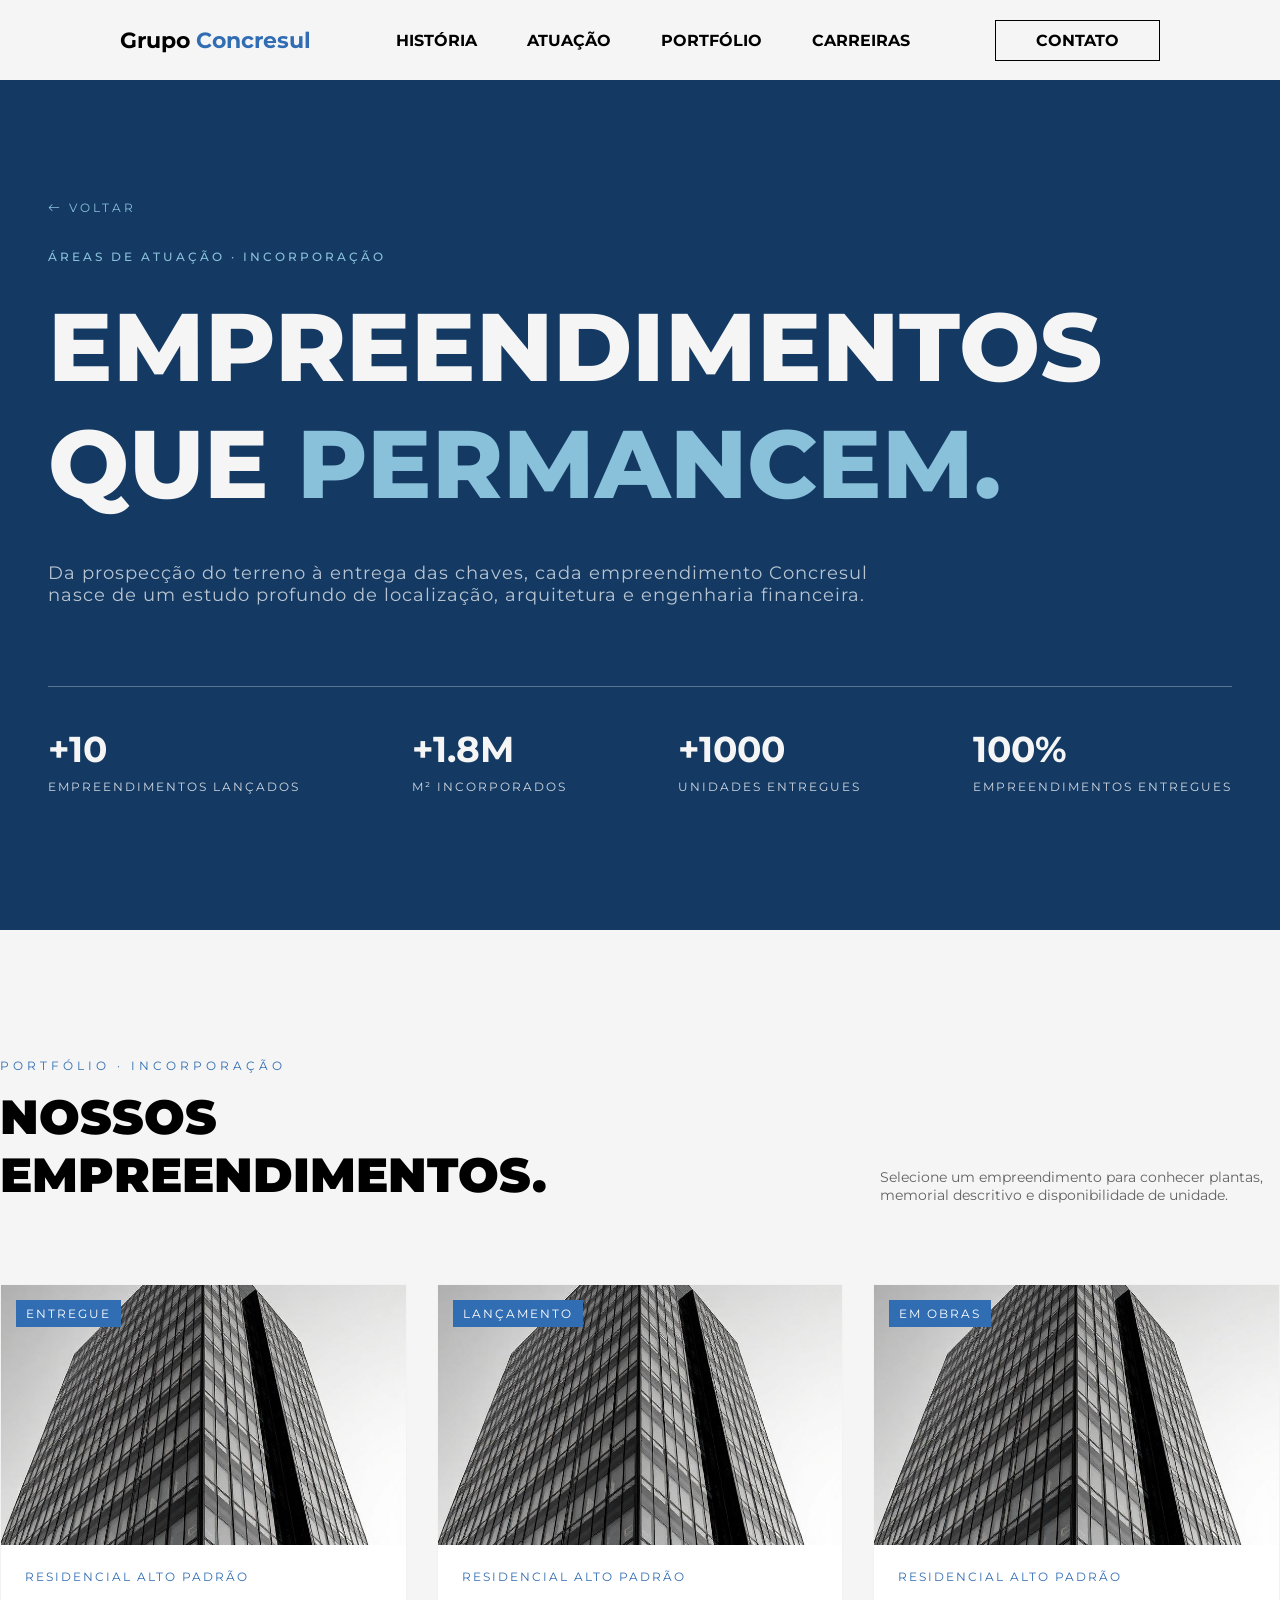
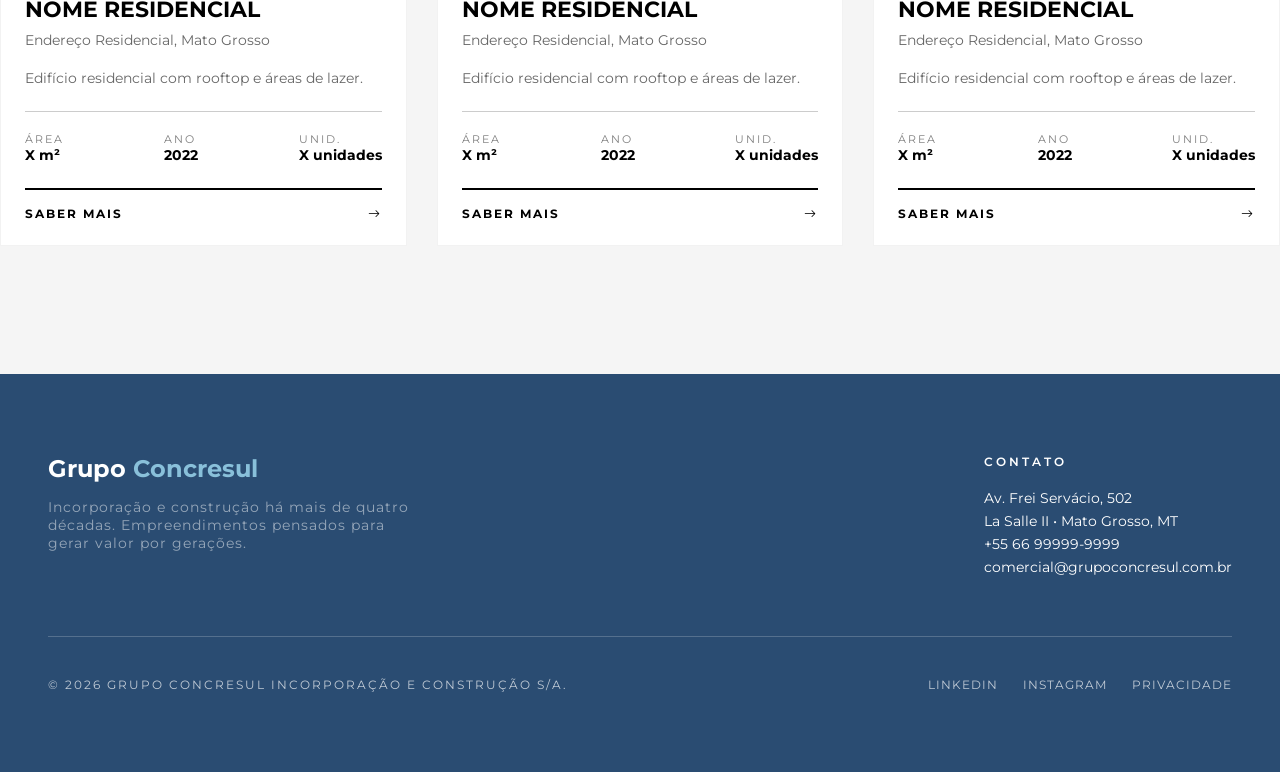
==== sub-pages/incorporacao.html @ f237fa2b "Décimo quinto commit - adesão da pagina de Incorporação" ====
<!DOCTYPE html>
<html lang="pt-br">
<head>
    <meta charset="UTF-8">
    <meta name="viewport" content="width=device-width, initial-scale=1.0">
    <title>Incorporações</title>
    <link rel="stylesheet" href="incorporacao.css">
    <link rel="stylesheet" href="https://cdn.jsdelivr.net/npm/bootstrap-icons@1.11.3/font/bootstrap-icons.css">
</head>
<body>
    <header class="header">
        <div class="logo">
            <h1>
                <a href="">Grupo <span>Concresul</span></a>
            </h1>
        </div>

        <nav>
            <ul class="opcoes">
                <li><a href="">HISTÓRIA</a></li>
                <li><a href="">ATUAÇÃO</a></li>
                <li><a href="">PORTFÓLIO</a></li>
                <li><a href="">CARREIRAS</a></li>
            </ul>
        </nav>

        <div class="acoes">
            <a href="" class="btn-contato">CONTATO</a>
        </div>
    </header>
    
    <section class="inicio">
        <div class="inicio-content">
            <div class="inicio-voltar">
                <a href=""><p><span class="bi bi-arrow-left"></span> VOLTAR</p></a>
            </div>

            <div class="inicio-subtitulo">
                <p>ÁREAS DE ATUAÇÃO · INCORPORAÇÃO</p>
            </div>

            <div class="inicio-titulo">
                <h1>EMPREENDIMENTOS<br>
                    QUE <span>PERMANCEM.</span></h1>
            </div>

            <div class="inicio-descricao">
                <p>Da prospecção do terreno à entrega das chaves, cada empreendimento Concresul<br>
                nasce de um estudo profundo de localização, arquitetura e engenharia financeira.</p>
            </div>
            <hr>

            <div class="inicio-itens">

                <div class="item">
                    <h2>+10</h2>
                    <p>EMPREENDIMENTOS LANÇADOS</p>
                </div>

                <div class="item">
                    <h2>+1.8M</h2>
                    <p>M² INCORPORADOS</p>
                </div>

                <div class="item">
                    <h2>+1000</h2>
                    <p>UNIDADES ENTREGUES</p>
                </div>

                <div class="item">
                    <h2>100%</h2>
                    <p>EMPREENDIMENTOS ENTREGUES</p>
                </div>

            </div>
        </div>

    </section>

    <section class="projects">

        <div class="container">

            <div class="section-header">
                <p class="section-label">PORTFÓLIO · INCORPORAÇÃO</p>

                <div class="section-heading">
                    <h1 class="section-title">
                        NOSSOS<br>EMPREENDIMENTOS.
                    </h1>

                    <p class="section-description">
                        Selecione um empreendimento para conhecer plantas,
                        memorial descritivo e disponibilidade de unidade.
                    </p>
                </div>
            </div>

            <!-- GRID -->
            <div class="projects-grid">

                <!-- CARD -->
                <article class="project-card">

                    <div class="project-card__image">
                        <img src="../images/area-corporativo.jpg" alt="">
                        <span class="project-card__status">ENTREGUE</span>
                    </div>

                    <div class="project-card__content">

                        <div class="project-card__header">
                            <p class="project-card__category">RESIDENCIAL ALTO PADRÃO</p>
                            <h2 class="project-card__title">NOME RESIDENCIAL</h2>
                            <p class="project-card__location">Endereço Residencial, Mato Grosso</p>
                            <p class="project-card__description">
                                Edifício residencial com rooftop e áreas de lazer.
                            </p>
                        </div>

                        <hr>

                        <div class="project-card__meta">

                            <div class="item">
                                <span class="meta-label">ÁREA</span>
                                <strong class="meta-value">X m²</strong>
                            </div>

                            <div class="item">
                                <span class="meta-label">ANO</span>
                                <strong class="meta-value">2022</strong>
                            </div>

                            <div class="item">
                                <span class="meta-label">UNID.</span>
                                <strong class="meta-value">X unidades</strong>
                            </div>

                        </div>

                        <a href="#" class="project-card__button">
                            SABER MAIS <i class="bi bi-arrow-right"></i>
                        </a>

                    </div>
                </article>

                <article class="project-card">

                    <div class="project-card__image">
                        <img src="../images/area-corporativo.jpg" alt="">
                        <span class="project-card__status">LANÇAMENTO</span>
                    </div>

                    <div class="project-card__content">

                        <div class="project-card__header">
                            <p class="project-card__category">RESIDENCIAL ALTO PADRÃO</p>
                            <h2 class="project-card__title">NOME RESIDENCIAL</h2>
                            <p class="project-card__location">Endereço Residencial, Mato Grosso</p>
                            <p class="project-card__description">
                                Edifício residencial com rooftop e áreas de lazer.
                            </p>
                        </div>

                        <hr>

                        <div class="project-card__meta">

                            <div class="item">
                                <span class="meta-label">ÁREA</span>
                                <strong class="meta-value">X m²</strong>
                            </div>

                            <div class="item">
                                <span class="meta-label">ANO</span>
                                <strong class="meta-value">2022</strong>
                            </div>

                            <div class="item">
                                <span class="meta-label">UNID.</span>
                                <strong class="meta-value">X unidades</strong>
                            </div>

                        </div>

                        <a href="#" class="project-card__button">
                            SABER MAIS <i class="bi bi-arrow-right"></i>
                        </a>

                    </div>
                </article>

                <article class="project-card">

                    <div class="project-card__image">
                        <img src="../images/area-corporativo.jpg" alt="">
                        <span class="project-card__status">EM OBRAS</span>
                    </div>

                    <div class="project-card__content">

                        <div class="project-card__header">
                            <p class="project-card__category">RESIDENCIAL ALTO PADRÃO</p>
                            <h2 class="project-card__title">NOME RESIDENCIAL</h2>
                            <p class="project-card__location">Endereço Residencial, Mato Grosso</p>
                            <p class="project-card__description">
                                Edifício residencial com rooftop e áreas de lazer.
                            </p>
                        </div>

                        <hr>

                        <div class="project-card__meta">

                            <div class="item">
                                <span class="meta-label">ÁREA</span>
                                <strong class="meta-value">X m²</strong>
                            </div>

                            <div class="item">
                                <span class="meta-label">ANO</span>
                                <strong class="meta-value">2022</strong>
                            </div>

                            <div class="item">
                                <span class="meta-label">UNID.</span>
                                <strong class="meta-value">X unidades</strong>
                            </div>

                        </div>

                        <a href="#" class="project-card__button">
                            SABER MAIS <i class="bi bi-arrow-right"></i>
                        </a>

                    </div>
                </article>

            </div>
        </div>
    </section>

    <footer class="rodape">
        <div class="rodape-content">
            <div class="rodape-infos">
                <div class="rodape-header">
                    <h1>Grupo <span>Concresul</span></h1>
                    <p>Incorporação e construção há mais de quatro<br>
                       décadas. Empreendimentos pensados para<br>
                       gerar valor por gerações.</p>
                </div>

                <div class="rodape-contato">
                    <h2>CONTATO</h2>
                    <p>Av. Frei Servácio, 502</p>
                    <p>La Salle II • Mato Grosso, MT</p>
                    <p>+55 66 99999-9999</p>
                    <p>comercial@grupoconcresul.com.br</p>
                </div>
            </div>

            <div class="rodape-final">
                <div>
                    <h2>© 2026 GRUPO CONCRESUL INCORPORAÇÃO E CONSTRUÇÃO S/A.</h2>
                </div>
                
                <div class="rodape-links">
                    <a href="https://www.linkedin.com/company/grupoconcresul/" target="_blank"><p>LINKEDIN</p></a>
                    <a href="https://www.instagram.com/grupoconcresul" target="_blank"><p>INSTAGRAM</p></a>
                    <p>PRIVACIDADE</p>
                </div>
            </div>

        </div>
    </footer>

    <script src="../script.js"></script>
</body>
</html>
---- sub-pages/incorporacao.css ----
@import url('https://fonts.googleapis.com/css2?family=Montserrat:ital,wght@0,100..900;1,100..900&display=swap');

*{
    margin: 0;
    padding: 0;
    box-sizing: border-box;
}

body{
    font-family: Montserrat;
    padding-top: 80px;
    background-color: whitesmoke;
}

html{
    scroll-behavior: smooth;
}

/* ===================== */
/* LAYOUT - HEADER */
/* ===================== */

.header{
    display: flex;
    justify-content: space-between;
    align-items: center;
    
    position: fixed;
    top: 0;
    left: 0;
    width: 100%;

    padding: 20px 120px 20px 120px;
    background-color: transparent;

    z-index: 9999;
    transition: all 0.3s ease;
}

.header.scrolled{
    background-color: rgba(20, 58, 100, 0.9);
    backdrop-filter: blur(10px);
    box-shadow: 0 5px 20px rgba(0, 0, 0, 0.1);
    padding: 15px 120px 15px 120px;

    .logo a, .opcoes a{
        color: white;
    };

    .btn-contato{
        color: white;
        border-color: white;
    };

    .btn-contato:hover{
        background-color: rgb(49, 109, 179);
        border-color: rgb(49, 109, 179);
        color: white;
    };

    .logo a span{
        color: rgb(137, 192, 218);
    };
}

.logo h1{
    font-size: 22px;
}

.logo a{
    text-decoration: none;
    color: black;
}

.logo span{
    color: rgb(49, 109, 179);
}

/* ===================== */
/* NAVEGAÇÃO */
/* ===================== */

.header nav ul{
    display: flex;
    gap: 50px;
    list-style: none;
    font-size: 16px;
}

.header nav a{
    text-decoration: none;
    color: black;
    font-weight: bold;
    transition: 0.2s;
}

.header nav a:hover{
    color: rgba(0, 0, 0, 0.5);
}

/* ===================== */
/* COMPONENTES */
/* ===================== */

.acoes a{
    text-decoration: none;
    color: black;
}

.btn-contato{
    display: inline-block;
    border: 1px solid black;
    padding: 10px 40px;
    font-family: Montserrat;
    font-weight: bold;
    font-size: 16px;
    cursor: pointer;
    transition: 0.2s ease;
}

.btn-contato:hover{
    color: white;
    background-color: rgb(20, 58, 100);
    border-color: rgb(20, 58, 100);
}

/* ===================== */
/*        INICIO         */
/* ===================== */

.inicio{
    padding: 120px 48px;
    display: flex;
    justify-content: center;
    position: relative;
    min-height: 850px;
    background-color: rgb(20, 58, 100);
    color: whitesmoke;
}

.inicio-content{
    width: 100%;
    max-width: 1300px;
    display: flex;
    flex-direction: column;
}

.inicio-voltar{
    margin: 0px 0px 34px;
}

.inicio-voltar a{
    font-size: 12px;
    letter-spacing: 3px;
    text-decoration: none;
    color: rgb(137, 192, 218);
    transition: all 0.2s ease;
}

.inicio-voltar a:hover{
    color: rgba(255, 255, 255, 0.3);
}

.inicio-subtitulo{
    font-size: 12px;
    letter-spacing: 3px;
    font-weight: 500;
    margin: 0px 0px 24px;
    color: rgb(137, 192, 218);
}

.inicio-titulo{
    margin: 0px 0px 40px;
}

.inicio-titulo h1{
    font-size: 96px;
    font-weight: 800;
}

.inicio-titulo span{
    color: rgb(137, 192, 218);
}

.inicio-descricao{
    font-size: 18px;
    font-weight: 400;
    letter-spacing: 1px;
    color: rgba(255, 255, 255, 0.7);
}

.inicio hr{
    height: 1px;
    background-color: rgba(255, 255, 255, 0.3);
    border: none;
    margin: 80px 0px 0px;
}

.inicio-itens{
    margin-top: 40px;
    display: flex;
    align-items: center;
    justify-content: space-between;
}

.item h2{
    font-size: 36px;
    margin-bottom: 8px;
}

.item p{
    font-size: 12px;
    color: rgba(255, 255, 255, 0.8);
    letter-spacing: 2px;
}

/* ===================== */
/*      PORTFOLIO        */
/* ===================== */

.container{
    max-width: 1300px;
    margin: 0 auto;
    padding-top: 128px;
    padding-bottom: 128px;
}

.section-header{
    margin-bottom: 80px;
}

.section-label{
    font-size: 12px;
    letter-spacing: 4px;
    color: rgb(49, 109, 179);
    margin-bottom: 15px;
}

.section-heading{
    display: flex;
    justify-content: space-between;
    align-items: flex-end;
    gap: 40px;
}

.section-title{
    font-size: 48px;
    font-weight: 900;
}

.section-description{
    max-width: 400px;
    font-size: 14px;
    color: rgba(0, 0, 0, 0.6);
}

.projects-grid{
    display: grid;
    grid-template-columns: repeat(3, 1fr);
    gap: 30px;
}

.project-card{
    background: #fff;
    border: 1px solid rgba(0, 0, 0, 0.05);
    transition: 0.3s ease;
    cursor: default;
}

.project-card:hover{
    border: 1px solid rgba(0, 0, 0, 0.4);
}

.project-card__image{
    height: 260px;
    overflow: hidden;
    position: relative;
}

.project-card__image img{
    width: 100%;
    height: 100%;
    object-fit: cover;
    transition: 0.4s;
}

.project-card:hover img{
    transform: scale(1.05);
}

.project-card__status{
    position: absolute;
    top: 15px;
    left: 15px;
    background-color: rgb(49, 109, 179);
    color: white;
    font-size: 12px;
    padding: 6px 10px;
    letter-spacing: 2px;
}

.project-card__content{
    padding: 24px;
    display: flexx;
    flex-direction: column;
    gap: 20px;
}

.project-card__category{
    font-size: 12px;
    letter-spacing: 2px;
    color: rgb(49, 109, 179);
    margin: 0px 0px 12px;
}

.project-card__title{
    font-size: 22px;
    margin: 0px 0px 8px;
}

.project-card__location{
    font-size: 14px;
    color: rgba(0, 0, 0, 0.6);
    margin: 0px 0px 20px;
}

.project-card__description{
    font-size: 14px;
    color: rgba(0, 0, 0, 0.6);
    margin: 0px 0px 24px;
}

.project-card__content hr{
    height: 1px;
    background-color: rgba(0, 0, 0, 0.2);
    border: none;
}

.project-card__meta{
    display: flex;
    justify-content: space-between;
    padding: 20px 0px 0px;
}

.item{
    display: flex;
    flex-direction: column;
}

.meta-label{
    font-size: 11px;
    letter-spacing: 2px;
    color: rgba(0, 0, 0, 0.5);
}

.meta-value{
    font-size: 14px;
    font-weight: 700;
}

.project-card__button{
    display: flex;
    justify-content: space-between;
    align-items: center;
    text-decoration: none;
    font-size: 12px;
    font-weight: 700;
    letter-spacing: 2px;
    border-top: 2px solid black;
    color: black;
    transition: 0.2s;
    margin: 24px 0px 0px;
    padding: 16px 0px 0px;
}

.project-card__button:hover{
    color: rgb(49, 109, 179);
}

/* ===================== */
/*        RODAPÉ         */
/* ===================== */

.rodape{
    padding: 80px 48px;
    display: flex;
    justify-content: center;

    background-color: rgba(20, 58, 100, 0.9);
}

.rodape-content{
    width: 100%;
    max-width: 1300px;
    display: flex;
    flex-direction: column;
}

.rodape-infos{
    display: flex;
    align-items: start;
    justify-content: space-between;

    border-bottom: 1px solid rgba(255, 255, 255, 0.2);
    padding-bottom: 60px;
}

.rodape-header h1{
    padding-bottom: 15px;
    color: white;
    font-size: 24px;
}

.rodape-header h1 span{
    color: rgb(137, 192, 218);
}

.rodape-header p{
    font-size: 14px;
    color: rgba(255, 255, 255, 0.5);
    letter-spacing: 1px;
}

.rodape-contato{
    display: flex;
    flex-direction: column;
    gap: 5px;
}

.rodape-contato h2{
    padding-bottom: 15px;
    font-size: 12px;
    color: white;
    letter-spacing: 3px;
    font-weight: 600;
}

.rodape-contato p{
    color: white;
    font-size: 14px;
    font-weight: 400;
}

.rodape-final{
    display: flex;
    justify-content: space-between;

    padding-top: 40px;
}

.rodape-final h2{
    font-size: 12px;
    color: rgba(255, 255, 255, 0.7);
    letter-spacing: 2px;
    font-weight: 400;
}

.rodape-links{
    display: flex;
    font-size: 12px;
    color: rgba(255, 255, 255, 0.7);

    gap: 25px;
    letter-spacing: 1px;
}

.rodape-links a, .rodape-links p{
    transition: 0.2s ease;
    cursor: pointer;
    color: rgba(255, 255, 255, 0.7);
    text-decoration: none;
}

.rodape-links a:hover, .rodape-links p:hover{
    color: white;
}
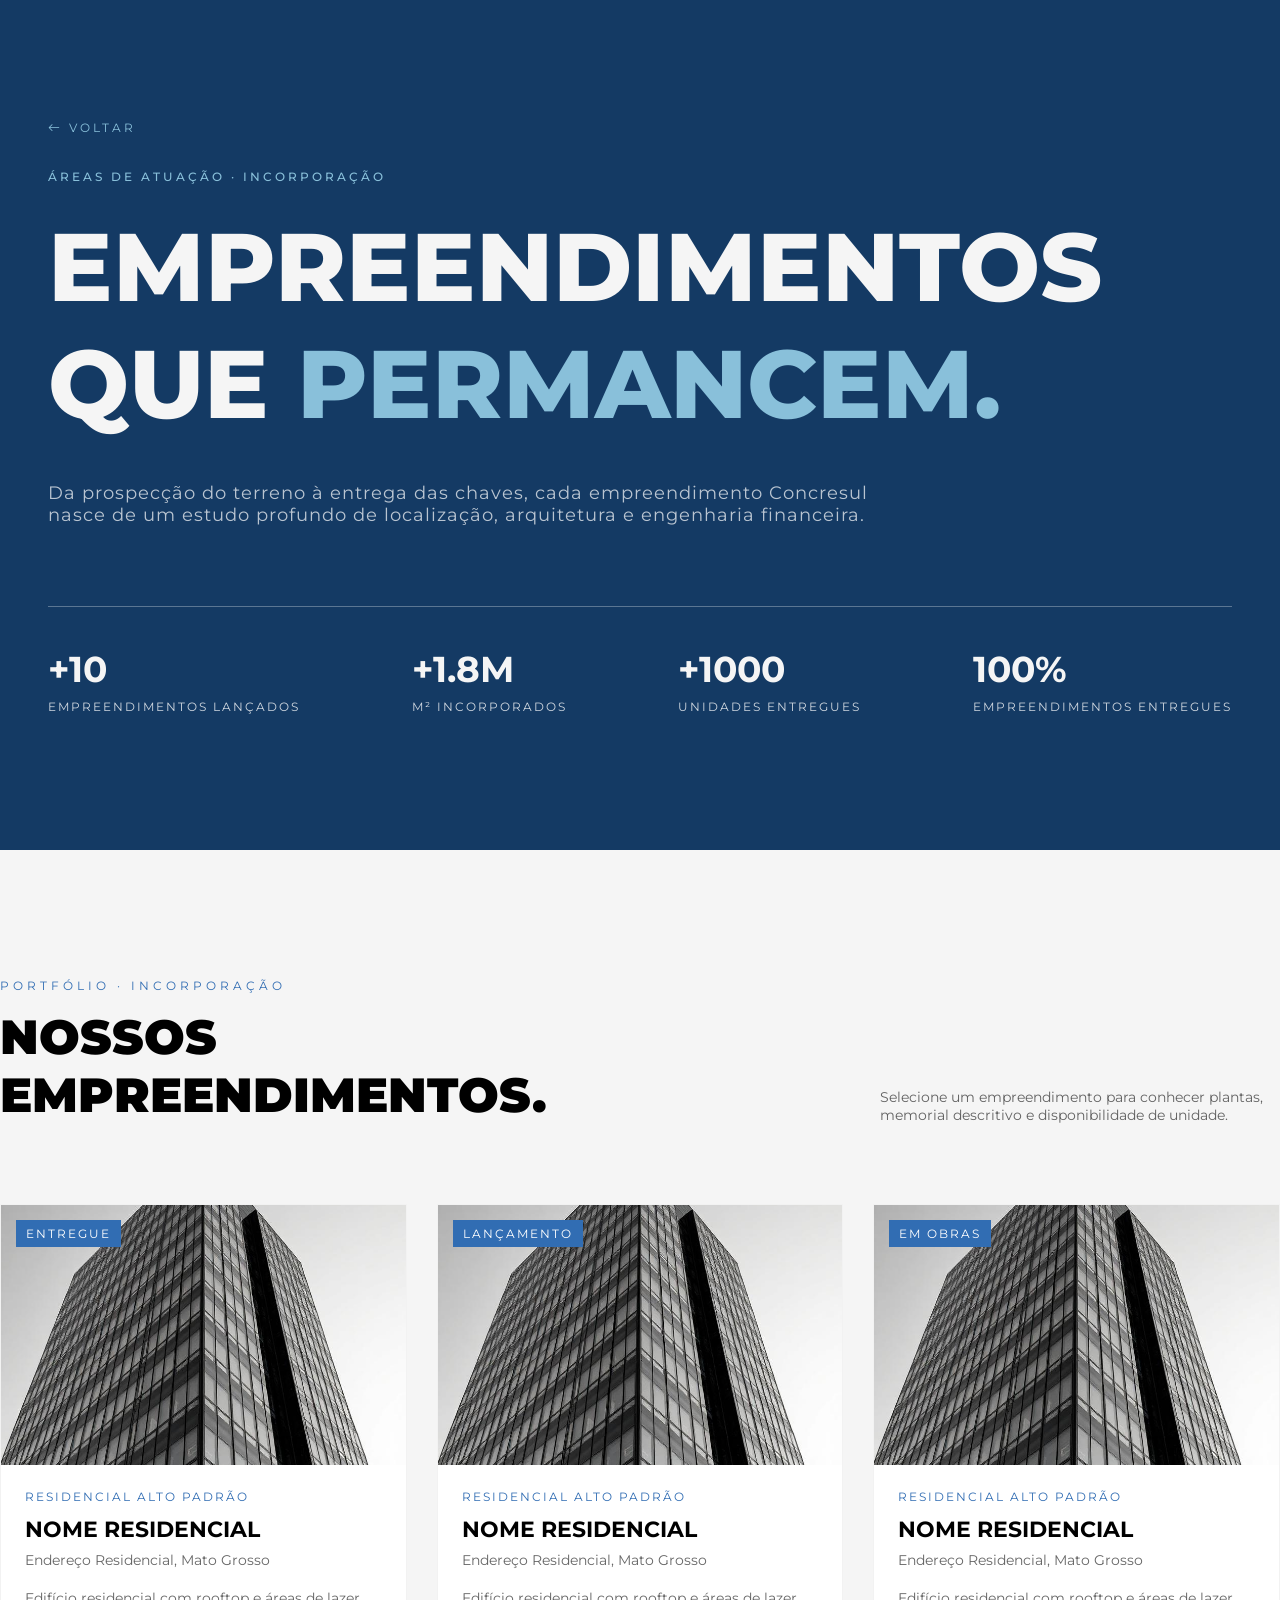
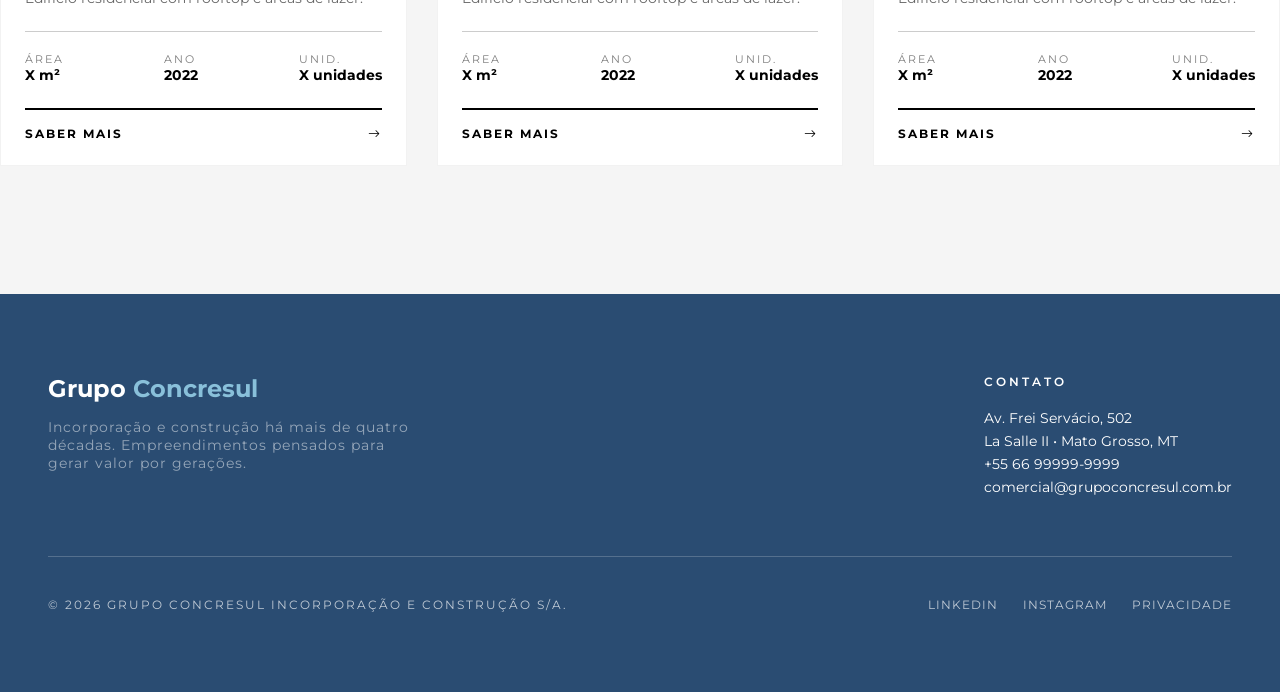
==== commit ebd17868: "Décimo sexto commit - Adesão de todas as subpages, faltando somente alguns detalhes" ====
--- a/sub-pages/incorporacao.html
+++ b/sub-pages/incorporacao.html
@@ -4,35 +4,14 @@
     <meta charset="UTF-8">
     <meta name="viewport" content="width=device-width, initial-scale=1.0">
     <title>Incorporações</title>
-    <link rel="stylesheet" href="incorporacao.css">
+    <link rel="stylesheet" href="css/incorporacao.css">
     <link rel="stylesheet" href="https://cdn.jsdelivr.net/npm/bootstrap-icons@1.11.3/font/bootstrap-icons.css">
 </head>
 <body>
-    <header class="header">
-        <div class="logo">
-            <h1>
-                <a href="">Grupo <span>Concresul</span></a>
-            </h1>
-        </div>
-
-        <nav>
-            <ul class="opcoes">
-                <li><a href="">HISTÓRIA</a></li>
-                <li><a href="">ATUAÇÃO</a></li>
-                <li><a href="">PORTFÓLIO</a></li>
-                <li><a href="">CARREIRAS</a></li>
-            </ul>
-        </nav>
-
-        <div class="acoes">
-            <a href="" class="btn-contato">CONTATO</a>
-        </div>
-    </header>
-    
     <section class="inicio">
         <div class="inicio-content">
             <div class="inicio-voltar">
-                <a href=""><p><span class="bi bi-arrow-left"></span> VOLTAR</p></a>
+                <a href="../index.html"><p><span class="bi bi-arrow-left"></span> VOLTAR</p></a>
             </div>
 
             <div class="inicio-subtitulo">
@@ -275,7 +254,5 @@
 
         </div>
     </footer>
-
-    <script src="../script.js"></script>
 </body>
 </html>
--- a/sub-pages/css/incorporacao.css
+++ b/sub-pages/css/incorporacao.css
@@ -0,0 +1,416 @@
+@import url('https://fonts.googleapis.com/css2?family=Montserrat:ital,wght@0,100..900;1,100..900&display=swap');
+
+*{
+    margin: 0;
+    padding: 0;
+    box-sizing: border-box;
+}
+
+body{
+    font-family: Montserrat;
+
+    background-color: whitesmoke;
+}
+
+html{
+    scroll-behavior: smooth;
+}
+
+/* ===================== */
+/* NAVEGAÇÃO */
+/* ===================== */
+
+.header nav ul{
+    display: flex;
+    gap: 50px;
+    list-style: none;
+    font-size: 16px;
+}
+
+.header nav a{
+    text-decoration: none;
+    color: black;
+    font-weight: bold;
+    transition: 0.2s;
+}
+
+.header nav a:hover{
+    color: rgba(0, 0, 0, 0.5);
+}
+
+/* ===================== */
+/* COMPONENTES */
+/* ===================== */
+
+.acoes a{
+    text-decoration: none;
+    color: black;
+}
+
+.btn-contato{
+    display: inline-block;
+    border: 1px solid black;
+    padding: 10px 40px;
+    font-family: Montserrat;
+    font-weight: bold;
+    font-size: 16px;
+    cursor: pointer;
+    transition: 0.2s ease;
+}
+
+.btn-contato:hover{
+    color: white;
+    background-color: rgb(20, 58, 100);
+    border-color: rgb(20, 58, 100);
+}
+
+/* ===================== */
+/*        INICIO         */
+/* ===================== */
+
+.inicio{
+    padding: 120px 48px;
+    display: flex;
+    justify-content: center;
+    position: relative;
+    min-height: 850px;
+    background-color: rgb(20, 58, 100);
+    color: whitesmoke;
+}
+
+.inicio-content{
+    width: 100%;
+    max-width: 1300px;
+    display: flex;
+    flex-direction: column;
+}
+
+.inicio-voltar{
+    margin: 0px 0px 34px;
+}
+
+.inicio-voltar a{
+    font-size: 12px;
+    letter-spacing: 3px;
+    text-decoration: none;
+    color: rgb(137, 192, 218);
+    transition: all 0.2s ease;
+}
+
+.inicio-voltar a:hover{
+    color: rgba(255, 255, 255, 0.3);
+}
+
+.inicio-subtitulo{
+    font-size: 12px;
+    letter-spacing: 3px;
+    font-weight: 500;
+    margin: 0px 0px 24px;
+    color: rgb(137, 192, 218);
+}
+
+.inicio-titulo{
+    margin: 0px 0px 40px;
+}
+
+.inicio-titulo h1{
+    font-size: 96px;
+    font-weight: 800;
+}
+
+.inicio-titulo span{
+    color: rgb(137, 192, 218);
+}
+
+.inicio-descricao{
+    font-size: 18px;
+    font-weight: 400;
+    letter-spacing: 1px;
+    color: rgba(255, 255, 255, 0.7);
+}
+
+.inicio hr{
+    height: 1px;
+    background-color: rgba(255, 255, 255, 0.3);
+    border: none;
+    margin: 80px 0px 0px;
+}
+
+.inicio-itens{
+    margin-top: 40px;
+    display: flex;
+    align-items: center;
+    justify-content: space-between;
+}
+
+.item h2{
+    font-size: 36px;
+    margin-bottom: 8px;
+}
+
+.item p{
+    font-size: 12px;
+    color: rgba(255, 255, 255, 0.8);
+    letter-spacing: 2px;
+}
+
+/* ===================== */
+/*      PORTFOLIO        */
+/* ===================== */
+
+.container{
+    max-width: 1300px;
+    margin: 0 auto;
+    padding-top: 128px;
+    padding-bottom: 128px;
+}
+
+.section-header{
+    margin-bottom: 80px;
+}
+
+.section-label{
+    font-size: 12px;
+    letter-spacing: 4px;
+    color: rgb(49, 109, 179);
+    margin-bottom: 15px;
+}
+
+.section-heading{
+    display: flex;
+    justify-content: space-between;
+    align-items: flex-end;
+    gap: 40px;
+}
+
+.section-title{
+    font-size: 48px;
+    font-weight: 900;
+}
+
+.section-description{
+    max-width: 400px;
+    font-size: 14px;
+    color: rgba(0, 0, 0, 0.6);
+}
+
+.projects-grid{
+    display: grid;
+    grid-template-columns: repeat(3, 1fr);
+    gap: 30px;
+}
+
+.project-card{
+    background: #fff;
+    border: 1px solid rgba(0, 0, 0, 0.05);
+    transition: 0.3s ease;
+    cursor: default;
+}
+
+.project-card:hover{
+    border: 1px solid rgba(0, 0, 0, 0.4);
+}
+
+.project-card__image{
+    height: 260px;
+    overflow: hidden;
+    position: relative;
+}
+
+.project-card__image img{
+    width: 100%;
+    height: 100%;
+    object-fit: cover;
+    transition: 0.4s;
+}
+
+.project-card:hover img{
+    transform: scale(1.05);
+}
+
+.project-card__status{
+    position: absolute;
+    top: 15px;
+    left: 15px;
+    background-color: rgb(49, 109, 179);
+    color: white;
+    font-size: 12px;
+    padding: 6px 10px;
+    letter-spacing: 2px;
+}
+
+.project-card__content{
+    padding: 24px;
+    display: flexx;
+    flex-direction: column;
+    gap: 20px;
+}
+
+.project-card__category{
+    font-size: 12px;
+    letter-spacing: 2px;
+    color: rgb(49, 109, 179);
+    margin: 0px 0px 12px;
+}
+
+.project-card__title{
+    font-size: 22px;
+    margin: 0px 0px 8px;
+}
+
+.project-card__location{
+    font-size: 14px;
+    color: rgba(0, 0, 0, 0.6);
+    margin: 0px 0px 20px;
+}
+
+.project-card__description{
+    font-size: 14px;
+    color: rgba(0, 0, 0, 0.6);
+    margin: 0px 0px 24px;
+}
+
+.project-card__content hr{
+    height: 1px;
+    background-color: rgba(0, 0, 0, 0.2);
+    border: none;
+}
+
+.project-card__meta{
+    display: flex;
+    justify-content: space-between;
+    padding: 20px 0px 0px;
+}
+
+.item{
+    display: flex;
+    flex-direction: column;
+}
+
+.meta-label{
+    font-size: 11px;
+    letter-spacing: 2px;
+    color: rgba(0, 0, 0, 0.5);
+}
+
+.meta-value{
+    font-size: 14px;
+    font-weight: 700;
+}
+
+.project-card__button{
+    display: flex;
+    justify-content: space-between;
+    align-items: center;
+    text-decoration: none;
+    font-size: 12px;
+    font-weight: 700;
+    letter-spacing: 2px;
+    border-top: 2px solid black;
+    color: black;
+    transition: 0.2s;
+    margin: 24px 0px 0px;
+    padding: 16px 0px 0px;
+}
+
+.project-card__button:hover{
+    color: rgb(49, 109, 179);
+}
+
+/* ===================== */
+/*        RODAPÉ         */
+/* ===================== */
+
+.rodape{
+    padding: 80px 48px;
+    display: flex;
+    justify-content: center;
+
+    background-color: rgba(20, 58, 100, 0.9);
+}
+
+.rodape-content{
+    width: 100%;
+    max-width: 1300px;
+    display: flex;
+    flex-direction: column;
+}
+
+.rodape-infos{
+    display: flex;
+    align-items: start;
+    justify-content: space-between;
+
+    border-bottom: 1px solid rgba(255, 255, 255, 0.2);
+    padding-bottom: 60px;
+}
+
+.rodape-header h1{
+    padding-bottom: 15px;
+    color: white;
+    font-size: 24px;
+}
+
+.rodape-header h1 span{
+    color: rgb(137, 192, 218);
+}
+
+.rodape-header p{
+    font-size: 14px;
+    color: rgba(255, 255, 255, 0.5);
+    letter-spacing: 1px;
+}
+
+.rodape-contato{
+    display: flex;
+    flex-direction: column;
+    gap: 5px;
+}
+
+.rodape-contato h2{
+    padding-bottom: 15px;
+    font-size: 12px;
+    color: white;
+    letter-spacing: 3px;
+    font-weight: 600;
+}
+
+.rodape-contato p{
+    color: white;
+    font-size: 14px;
+    font-weight: 400;
+}
+
+.rodape-final{
+    display: flex;
+    justify-content: space-between;
+
+    padding-top: 40px;
+}
+
+.rodape-final h2{
+    font-size: 12px;
+    color: rgba(255, 255, 255, 0.7);
+    letter-spacing: 2px;
+    font-weight: 400;
+}
+
+.rodape-links{
+    display: flex;
+    font-size: 12px;
+    color: rgba(255, 255, 255, 0.7);
+
+    gap: 25px;
+    letter-spacing: 1px;
+}
+
+.rodape-links a, .rodape-links p{
+    transition: 0.2s ease;
+    cursor: pointer;
+    color: rgba(255, 255, 255, 0.7);
+    text-decoration: none;
+}
+
+.rodape-links a:hover, .rodape-links p:hover{
+    color: white;
+}
